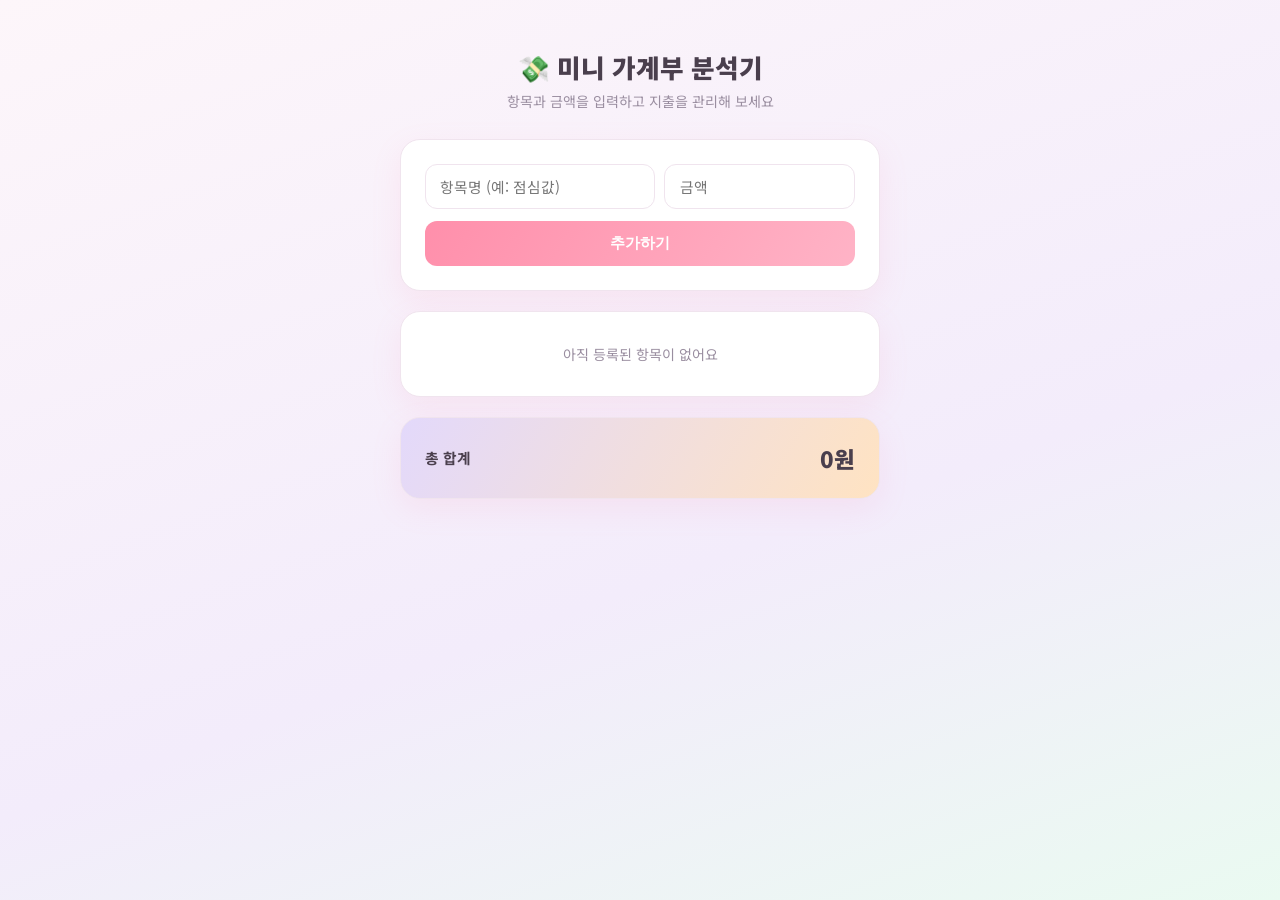
==== vibe-week1-3/expense.html @ ed10e7e1 "vibe-week1 폴더를 vibe-week1-3으로 이름 변경 디스크에서 vibe-week1 -> vibe-week1-3으로 변경된 상태를 그대로 반영." ====
<!DOCTYPE html>
<html lang="ko">

<head>
  <meta charset="UTF-8">
  <meta name="viewport" content="width=device-width, initial-scale=1.0">
  <title>미니 가계부 분석기</title>
  <link rel="preconnect" href="https://fonts.googleapis.com">
  <link href="https://fonts.googleapis.com/css2?family=Noto+Sans+KR:wght@400;500;700;900&display=swap" rel="stylesheet">
  <style>
    * {
      box-sizing: border-box;
      margin: 0;
      padding: 0;
    }

    :root {
      --pink: #ffd3e0;
      --pink-deep: #ff8fab;
      --mint: #c8f4de;
      --mint-deep: #6fd8a3;
      --lavender: #e3d9fb;
      --peach: #ffe3c2;
      --ink: #4a3f4d;
      --ink-muted: #9a8ea0;
      --border: #f0e4ee;
      --bg: #fdf6fa;
      --danger: #ff8fa3;
    }

    body {
      font-family: "Noto Sans KR", -apple-system, "Segoe UI", "Malgun Gothic", sans-serif;
      background: linear-gradient(160deg, var(--bg), #f3ecfb 60%, #eafaf1);
      min-height: 100vh;
      color: var(--ink);
      display: flex;
      justify-content: center;
      padding: 3rem 1.25rem;
    }

    .app {
      width: 100%;
      max-width: 480px;
    }

    .title {
      text-align: center;
      margin-bottom: 1.75rem;
    }

    .title h1 {
      font-size: 1.6rem;
      font-weight: 900;
    }

    .title p {
      margin-top: 0.35rem;
      font-size: 0.88rem;
      color: var(--ink-muted);
    }

    .card {
      background: #fff;
      border: 1px solid var(--border);
      border-radius: 20px;
      padding: 1.5rem;
      box-shadow: 0 10px 30px rgba(255, 143, 171, 0.12);
      margin-bottom: 1.25rem;
    }

    .form-row {
      display: flex;
      gap: 0.6rem;
    }

    .form-row input {
      border: 1.5px solid var(--border);
      border-radius: 12px;
      padding: 0.7rem 0.9rem;
      font-size: 0.92rem;
      font-family: inherit;
      color: var(--ink);
      outline: none;
      transition: border-color 0.15s;
    }

    .form-row input:focus {
      border-color: var(--pink-deep);
    }

    #item-name {
      flex: 1.3;
    }

    #item-amount {
      flex: 1;
    }

    #add-btn {
      margin-top: 0.75rem;
      width: 100%;
      padding: 0.75rem;
      border: none;
      border-radius: 12px;
      background: linear-gradient(120deg, var(--pink-deep), #ffb3c6);
      color: #fff;
      font-weight: 700;
      font-size: 0.95rem;
      cursor: pointer;
      transition: transform 0.12s, box-shadow 0.12s;
    }

    #add-btn:hover {
      transform: translateY(-1px);
      box-shadow: 0 6px 16px rgba(255, 143, 171, 0.35);
    }

    #add-btn:active {
      transform: translateY(0);
    }

    .list-card {
      padding: 0.5rem 1.5rem;
    }

    #expense-list {
      list-style: none;
    }

    #expense-list li {
      display: flex;
      align-items: center;
      justify-content: space-between;
      gap: 0.75rem;
      padding: 0.9rem 0.1rem;
      border-bottom: 1px solid var(--border);
    }

    #expense-list li:last-child {
      border-bottom: none;
    }

    .item-name {
      flex: 1;
      font-weight: 500;
    }

    .item-amount {
      font-weight: 700;
      color: var(--pink-deep);
      white-space: nowrap;
    }

    .delete-btn {
      border: none;
      background: var(--mint);
      color: #2f8f63;
      width: 26px;
      height: 26px;
      border-radius: 50%;
      font-size: 0.85rem;
      line-height: 1;
      cursor: pointer;
      flex-shrink: 0;
      transition: background 0.15s;
    }

    .delete-btn:hover {
      background: var(--danger);
      color: #fff;
    }

    .empty-msg {
      text-align: center;
      padding: 1.5rem 0;
      color: var(--ink-muted);
      font-size: 0.88rem;
    }

    .total-card {
      display: flex;
      align-items: center;
      justify-content: space-between;
      background: linear-gradient(120deg, var(--lavender), var(--peach));
    }

    .total-card span {
      font-size: 0.92rem;
      font-weight: 700;
      color: var(--ink);
    }

    .total-card strong {
      font-size: 1.4rem;
      font-weight: 900;
      color: var(--ink);
    }
  </style>
</head>

<body>
  <div class="app">
    <div class="title">
      <h1>💸 미니 가계부 분석기</h1>
      <p>항목과 금액을 입력하고 지출을 관리해 보세요</p>
    </div>

    <div class="card">
      <div class="form-row">
        <input type="text" id="item-name" placeholder="항목명 (예: 점심값)">
        <input type="number" id="item-amount" placeholder="금액">
      </div>
      <button id="add-btn" type="button">추가하기</button>
    </div>

    <div class="card list-card">
      <ul id="expense-list"></ul>
      <p class="empty-msg" id="empty-msg">아직 등록된 항목이 없어요</p>
    </div>

    <div class="card total-card">
      <span>총 합계</span>
      <strong id="total-amount">0원</strong>
    </div>
  </div>

  <script>
    const nameInput = document.getElementById('item-name');
    const amountInput = document.getElementById('item-amount');
    const addBtn = document.getElementById('add-btn');
    const listEl = document.getElementById('expense-list');
    const emptyMsg = document.getElementById('empty-msg');
    const totalEl = document.getElementById('total-amount');

    let expenses = [];

    // 목록과 합계를 화면에 다시 그림
    function render() {
      listEl.innerHTML = '';
      emptyMsg.style.display = expenses.length === 0 ? 'block' : 'none';

      expenses.forEach((expense) => {
        const li = document.createElement('li');

        const nameSpan = document.createElement('span');
        nameSpan.className = 'item-name';
        nameSpan.textContent = expense.name;

        const amountSpan = document.createElement('span');
        amountSpan.className = 'item-amount';
        amountSpan.textContent = expense.amount.toLocaleString() + '원';

        const deleteBtn = document.createElement('button');
        deleteBtn.className = 'delete-btn';
        deleteBtn.type = 'button';
        deleteBtn.textContent = '✕';
        deleteBtn.addEventListener('click', () => {
          expenses = expenses.filter((item) => item.id !== expense.id);
          render();
        });

        li.append(nameSpan, amountSpan, deleteBtn);
        listEl.appendChild(li);
      });

      const total = expenses.reduce((sum, expense) => sum + expense.amount, 0);
      totalEl.textContent = total.toLocaleString() + '원';
    }

    function addExpense() {
      const name = nameInput.value.trim();
      const amount = Number(amountInput.value);

      if (!name || !amount || amount <= 0) {
        alert('항목명과 올바른 금액을 입력해 주세요.');
        return;
      }

      expenses.push({ id: Date.now(), name, amount });
      nameInput.value = '';
      amountInput.value = '';
      nameInput.focus();
      render();
    }

    addBtn.addEventListener('click', addExpense);
    amountInput.addEventListener('keydown', (e) => {
      if (e.key === 'Enter') addExpense();
    });
    nameInput.addEventListener('keydown', (e) => {
      if (e.key === 'Enter') addExpense();
    });

    render();
  </script>
</body>

</html>
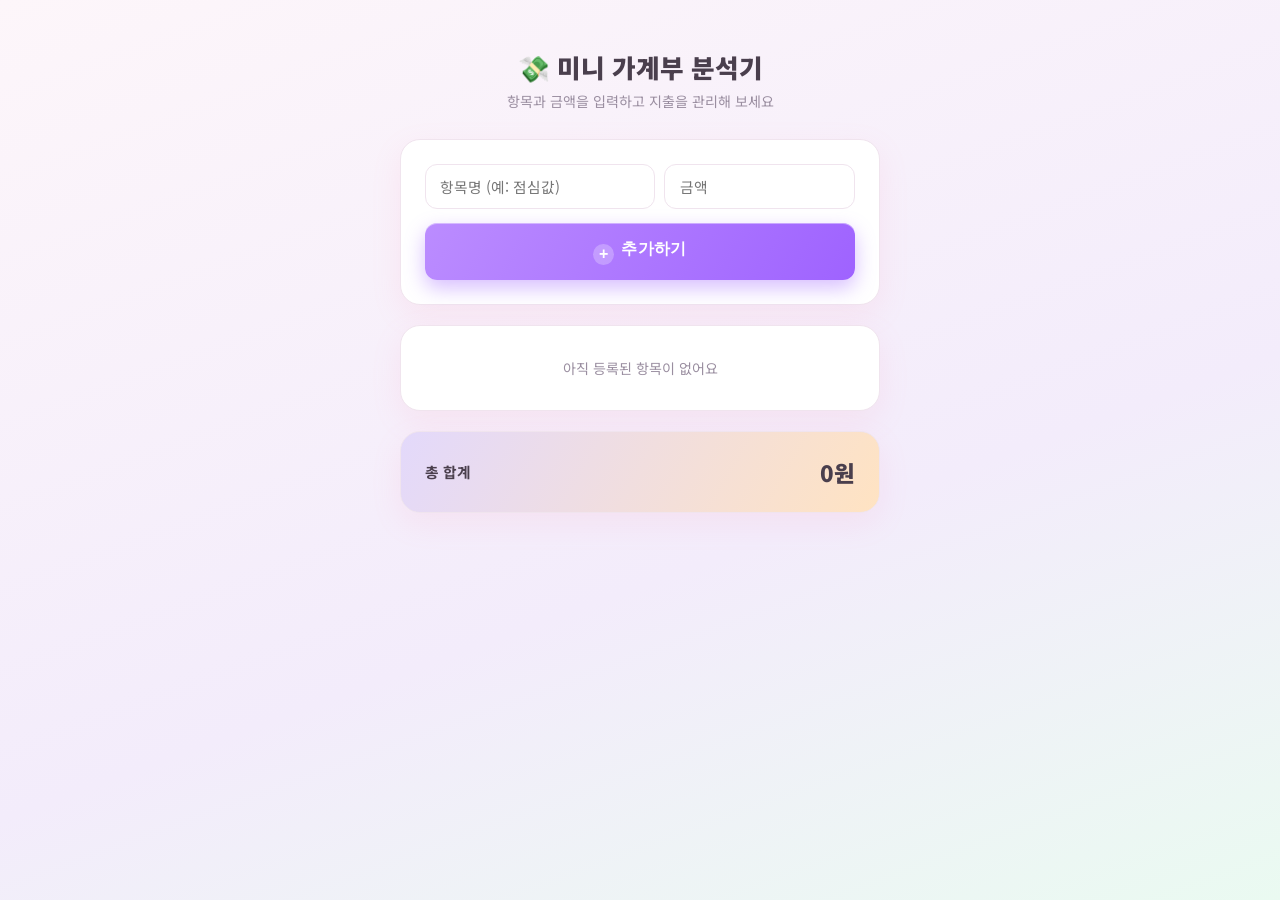
==== commit 91123bea: "vibe-week1-3 가계부 기능 개선 및 디자인 규칙 추가 expense.html 기능 업데이트, README 대상 주차 범위 수정, CLAUDE.md에 버튼 디자인 규칙(색상" ====
--- a/vibe-week1-3/expense.html
+++ b/vibe-week1-3/expense.html
@@ -21,6 +21,8 @@
       --mint-deep: #6fd8a3;
       --lavender: #e3d9fb;
       --peach: #ffe3c2;
+      --purple: #bb8cff;
+      --purple-deep: #9a5cff;
       --ink: #4a3f4d;
       --ink-muted: #9a8ea0;
       --border: #f0e4ee;
@@ -97,26 +99,69 @@
     }
 
     #add-btn {
-      margin-top: 0.75rem;
+      position: relative;
+      overflow: hidden;
+      margin-top: 0.9rem;
       width: 100%;
-      padding: 0.75rem;
+      padding: 0.95rem;
       border: none;
       border-radius: 12px;
-      background: linear-gradient(120deg, var(--pink-deep), #ffb3c6);
+      background: linear-gradient(120deg, var(--purple), var(--purple-deep) 55%, #c9a3ff);
+      background-size: 220% auto;
       color: #fff;
       font-weight: 700;
-      font-size: 0.95rem;
+      font-size: 1rem;
+      letter-spacing: 0.02em;
       cursor: pointer;
-      transition: transform 0.12s, box-shadow 0.12s;
+      box-shadow: 0 8px 20px rgba(154, 92, 255, 0.4), inset 0 1px 0 rgba(255, 255, 255, 0.4);
+      transition: transform 0.2s cubic-bezier(0.34, 1.56, 0.64, 1), box-shadow 0.25s ease, background-position 0.5s ease;
+    }
+
+    #add-btn::before {
+      content: '+';
+      display: inline-flex;
+      align-items: center;
+      justify-content: center;
+      margin-right: 0.45rem;
+      width: 1.3rem;
+      height: 1.3rem;
+      border-radius: 50%;
+      background: rgba(255, 255, 255, 0.25);
+      font-size: 1rem;
+      font-weight: 900;
+      vertical-align: -0.35rem;
+    }
+
+    #add-btn::after {
+      content: '';
+      position: absolute;
+      top: 0;
+      left: -60%;
+      width: 40%;
+      height: 100%;
+      background: linear-gradient(120deg, transparent, rgba(255, 255, 255, 0.55), transparent);
+      transform: skewX(-20deg);
+      transition: left 0.6s ease;
     }
 
     #add-btn:hover {
-      transform: translateY(-1px);
-      box-shadow: 0 6px 16px rgba(255, 143, 171, 0.35);
+      background-position: right center;
+      transform: translateY(-3px) scale(1.015);
+      box-shadow: 0 14px 30px rgba(154, 92, 255, 0.55), inset 0 1px 0 rgba(255, 255, 255, 0.45);
+    }
+
+    #add-btn:hover::after {
+      left: 130%;
     }
 
     #add-btn:active {
-      transform: translateY(0);
+      transform: translateY(-1px) scale(0.97);
+      box-shadow: 0 5px 12px rgba(187, 140, 255, 0.4);
+    }
+
+    #add-btn:focus-visible {
+      outline: 2px solid var(--purple-deep);
+      outline-offset: 3px;
     }
 
     .list-card {
@@ -152,22 +197,37 @@
     }
 
     .delete-btn {
+      display: flex;
+      align-items: center;
+      justify-content: center;
       border: none;
-      background: var(--mint);
-      color: #2f8f63;
-      width: 26px;
-      height: 26px;
+      background: linear-gradient(135deg, var(--purple), #d4bbff);
+      color: #fff;
+      width: 30px;
+      height: 30px;
       border-radius: 50%;
-      font-size: 0.85rem;
+      font-size: 0.8rem;
       line-height: 1;
       cursor: pointer;
       flex-shrink: 0;
-      transition: background 0.15s;
+      box-shadow: 0 2px 6px rgba(187, 140, 255, 0.4), inset 0 1px 0 rgba(255, 255, 255, 0.5);
+      transition: background 0.25s ease, color 0.2s ease, transform 0.25s cubic-bezier(0.34, 1.56, 0.64, 1), box-shadow 0.25s ease;
     }
 
     .delete-btn:hover {
-      background: var(--danger);
+      background: linear-gradient(135deg, var(--danger), #ff6f91);
       color: #fff;
+      transform: scale(1.15) rotate(90deg);
+      box-shadow: 0 6px 14px rgba(255, 111, 145, 0.5);
+    }
+
+    .delete-btn:active {
+      transform: scale(0.9) rotate(90deg);
+    }
+
+    .delete-btn:focus-visible {
+      outline: 2px solid var(--danger);
+      outline-offset: 2px;
     }
 
     .empty-msg {
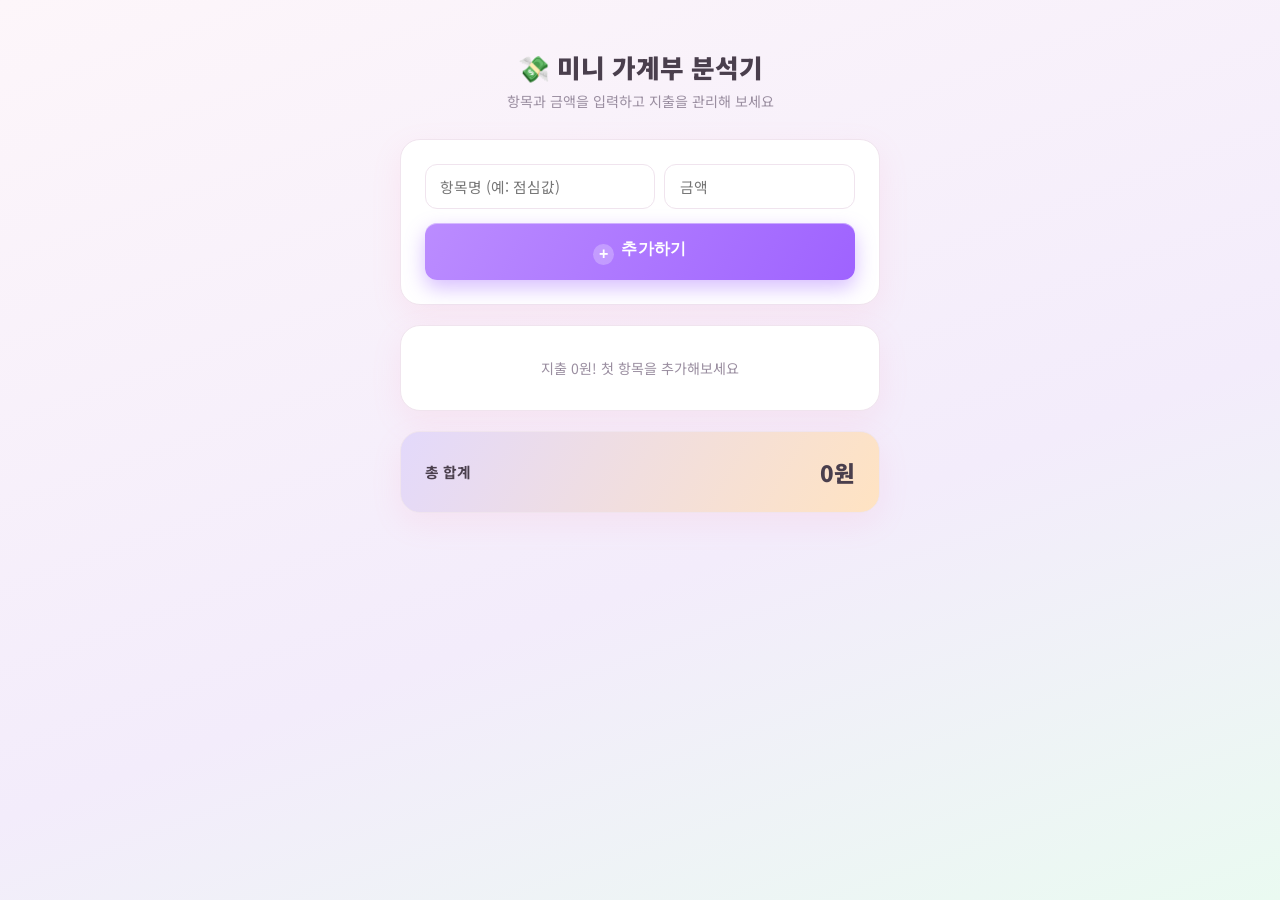
==== commit 7b70bc72: "가계부 지출 0원 안내 문구 개선 목록이 비어 합계가 0원일 때 표시되는 안내 문구를 "0원" 상태가 드러나도록 문구만 수정 (표시/숨김 로직은 기존 그대로 재사용).  Co-Au" ====
--- a/vibe-week1-3/expense.html
+++ b/vibe-week1-3/expense.html
@@ -275,7 +275,7 @@
 
     <div class="card list-card">
       <ul id="expense-list"></ul>
-      <p class="empty-msg" id="empty-msg">아직 등록된 항목이 없어요</p>
+      <p class="empty-msg" id="empty-msg">지출 0원! 첫 항목을 추가해보세요</p>
     </div>
 
     <div class="card total-card">
